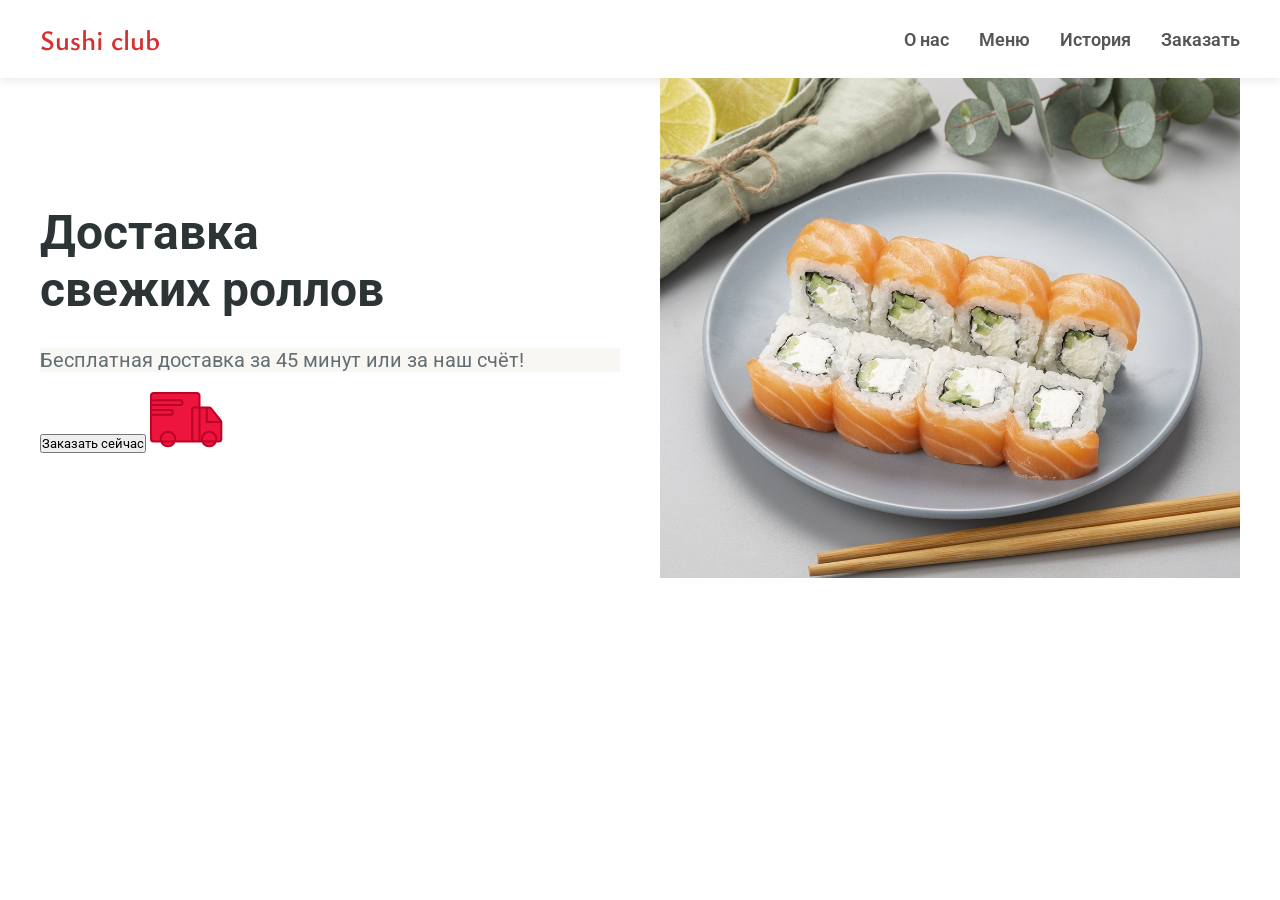
==== site5/index.html @ 9f8f5932 "lesson 9" ====
<!doctype html>
<html lang="ru">
	<head>
		<meta charset="UTF-8" />
		<meta name="viewport" content="width=device-width, initial-scale=1.0" />
		<title>Sushi club</title>
		<link rel="stylesheet" href="style.css" />
	</head>
	<body>
		<header class="header">
			<a href="#" class="logo">Sushi club</a>

			<nav class="nav">
				<ul class="nav__list">
					<li class="nav__item">
						<a href="#about" class="nav__link">О нас</a>
					</li>
					<li class="nav__item">
						<a href="#menu" class="nav__link">Меню</a>
					</li>
					<li class="nav__item">
						<a href="#story" class="nav__link">История</a>
					</li>
					<li class="nav__item">
						<a href="#order" class="nav__link">Заказать</a>
					</li>
				</ul>
			</nav>
		</header>
		<section class="promo">
			<div class="promo__content">
				<h1 class="promo__title">
					Доставка <br />
					свежих роллов
				</h1>
				<p class="promo__text">
					Бесплатная доставка за 45 минут или за наш счёт!
				</p>

				<div class="promo_action">
					<button class="button button-primary">Заказать сейчас</button>
					<img class="promo__icon" src="icons/delivery.svg" alt="" />
				</div>
			</div>
			<div class="promo__image"></div>
		</section>
	</body>
</html>
---- site5/style.css ----
@import url('https://fonts.googleapis.com/css2?family=Roboto:ital,wght@0,100..900;1,100..900&family=Ysabeau:ital,wght@0,1..1000;1,1..1000&display=swap');
* {
	box-sizing: border-box;
	margin: 0;
	padding: 0;
	font-family: 'Roboto', sans-serif;
}

.header {
	display: flex;
	justify-content: space-between;
	align-items: center;
	background: #fff;
	padding: 20px 40px;
	box-shadow: 0 2px 10px rgba(0, 0, 0, 0.1);
}

.logo {
	font-family: 'Ysabeau', sans-serif;
	text-decoration: none;
	font-size: 28px;
	font-weight: 600;
	color: #d63031;
}
.nav__list {
	display: flex;
	list-style: none;
	gap: 30px;
}
.nav__link {
	text-decoration: none;
	color: #555;
	font-weight: 600;
	font-size: 18px;
	transition: 0.3s color;
}
.nav__link:hover {
	color: #d63031;
}

.promo {
	display: flex;
	gap: 40px;
	justify-content: space-between;
	align-items: center;
	max-width: 1200px;
	margin: 0 auto;
}
.promo__content {
	flex: 1;
}
.promo__title {
	font-size: 48px;
	color: #2d3436;
	margin-bottom: 30px;
}
.promo__text {
	font-size: 20px;
	color: #636e72;
	margin-bottom: 20px;
	background-color: #f9f7f4;
}
.promo__image {
	flex: 1;
	background: #e0e0e0;
	background-image: url('icons/promo.jpg');
	background-size: cover;
	background-position: center;
	height: 500px;
}
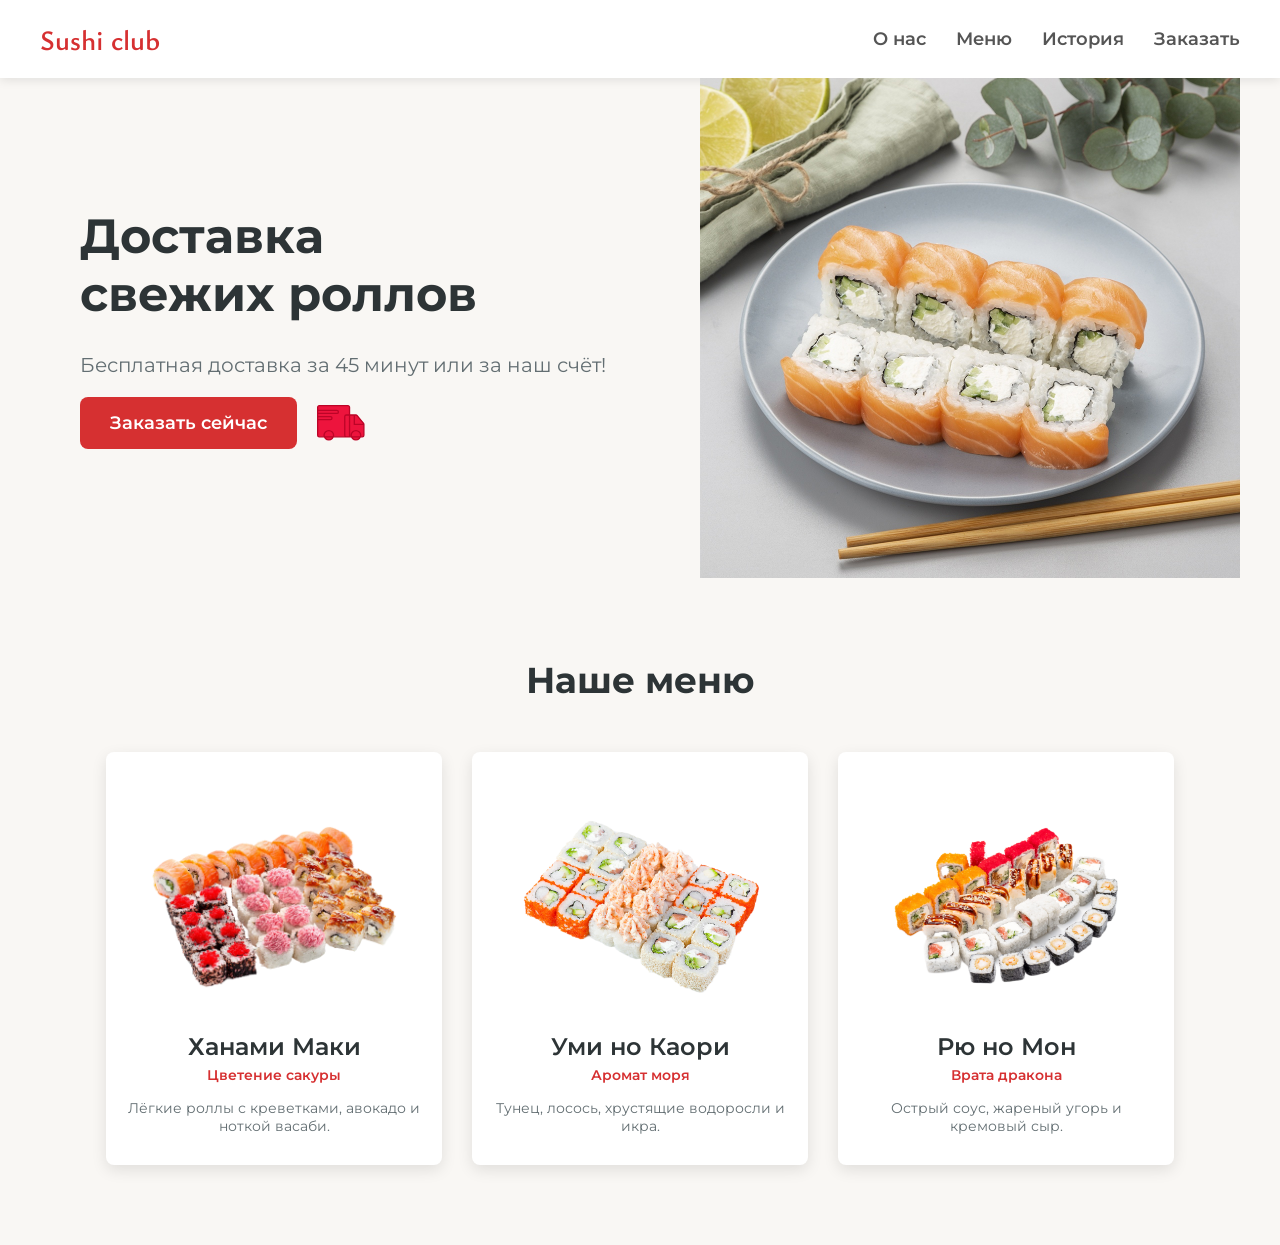
==== commit 1f5afb06: "lesson 10" ====
--- a/site5/index.html
+++ b/site5/index.html
@@ -44,5 +44,39 @@
 			</div>
 			<div class="promo__image"></div>
 		</section>
+		<section class="section menu" id="menu">
+			<h2 class="section__title">Наше меню</h2>
+			<div class="cards">
+				<!-- карта 1 -->
+				<div class="card">
+					<div class="card_img card_img-1"></div>
+					<div class="card_content">
+						<h3 class="card_title">Ханами Маки</h3>
+						<h4 class="card_subtitle">Цветение сакуры</h4>
+						<p class="card_text">
+							Лёгкие роллы с креветками, авокадо и ноткой васаби.
+						</p>
+					</div>
+				</div>
+				<!-- карта 2 -->
+				<div class="card">
+					<div class="card_img card_img-2"></div>
+					<div class="card_content">
+						<h3 class="card_title">Уми но Каори</h3>
+						<h4 class="card_subtitle">Аромат моря</h4>
+						<p class="card_text">Тунец, лосось, хрустящие водоросли и икра.</p>
+					</div>
+				</div>
+				<!-- карта 3 -->
+				<div class="card">
+					<div class="card_img card_img-3"></div>
+					<div class="card_content">
+						<h3 class="card_title">Рю но Мон</h3>
+						<h4 class="card_subtitle">Врата дракона</h4>
+						<p class="card_text">Острый соус, жареный угорь и кремовый сыр.</p>
+					</div>
+				</div>
+			</div>
+		</section>
 	</body>
 </html>
--- a/site5/style.css
+++ b/site5/style.css
@@ -1,11 +1,13 @@
-@import url('https://fonts.googleapis.com/css2?family=Roboto:ital,wght@0,100..900;1,100..900&family=Ysabeau:ital,wght@0,1..1000;1,1..1000&display=swap');
+@import url('https://fonts.googleapis.com/css2?family=Montserrat:ital,wght@0,100..900;1,100..900&family=Ysabeau:ital,wght@0,1..1000;1,1..1000&display=swap');
 * {
 	box-sizing: border-box;
 	margin: 0;
 	padding: 0;
-	font-family: 'Roboto', sans-serif;
+	font-family: 'Montserrat', sans-serif;
 }
-
+body {
+	background-color: #f9f7f4;
+}
 .header {
 	display: flex;
 	justify-content: space-between;
@@ -47,6 +49,7 @@
 	margin: 0 auto;
 }
 .promo__content {
+	padding: 40px;
 	flex: 1;
 }
 .promo__title {
@@ -58,7 +61,6 @@
 	font-size: 20px;
 	color: #636e72;
 	margin-bottom: 20px;
-	background-color: #f9f7f4;
 }
 .promo__image {
 	flex: 1;
@@ -68,3 +70,84 @@
 	background-position: center;
 	height: 500px;
 }
+.promo_action {
+	display: flex;
+	align-items: center;
+	gap: 20px;
+}
+.button {
+	padding: 15px 30px;
+	border: none;
+	border-radius: 8px;
+	font-size: 18px;
+	font-weight: 600;
+	cursor: pointer;
+	transition: 0.3s background-color;
+}
+.button-primary {
+	background-color: #d63031;
+	color: #fff;
+}
+.button-primary:hover {
+	background-color: #c0392b;
+}
+.promo__icon {
+	width: 48px;
+}
+.section {
+	max-width: 1200px;
+	width: 100%;
+	margin: 40px auto;
+	padding: 40px;
+}
+.section__title {
+	text-align: center;
+	color: #2d3436;
+	font-size: 36px;
+	margin-bottom: 50px;
+}
+.cards {
+	display: flex;
+	justify-content: center;
+	align-items: center;
+	gap: 30px;
+}
+.card {
+	background-color: #fff;
+	padding: 30px 20px;
+	width: 30%;
+	border-radius: 8px;
+	box-shadow: 0 5px 15px rgba(0, 0, 0, 0.1);
+	text-align: center;
+}
+.card_img {
+	height: 250px;
+	background-size: contain;
+	background-repeat: no-repeat;
+	background-position: center;
+}
+.card_img-1 {
+	background-image: url('icons/set_1.webp');
+}
+.card_img-2 {
+	background-image: url('icons/set_2.png');
+}
+.card_img-3 {
+	background-image: url('icons/set_3.png');
+}
+.card_title {
+	font-size: 24px;
+	color: #2d3436;
+	margin-bottom: 5px;
+	font-weight: 600;
+}
+.card_subtitle {
+	color: #d63031;
+	margin-bottom: 15px;
+	font-weight: 600;
+	font-size: 14px;
+}
+.card_text {
+	color: #636e72;
+	font-size: 14px;
+}
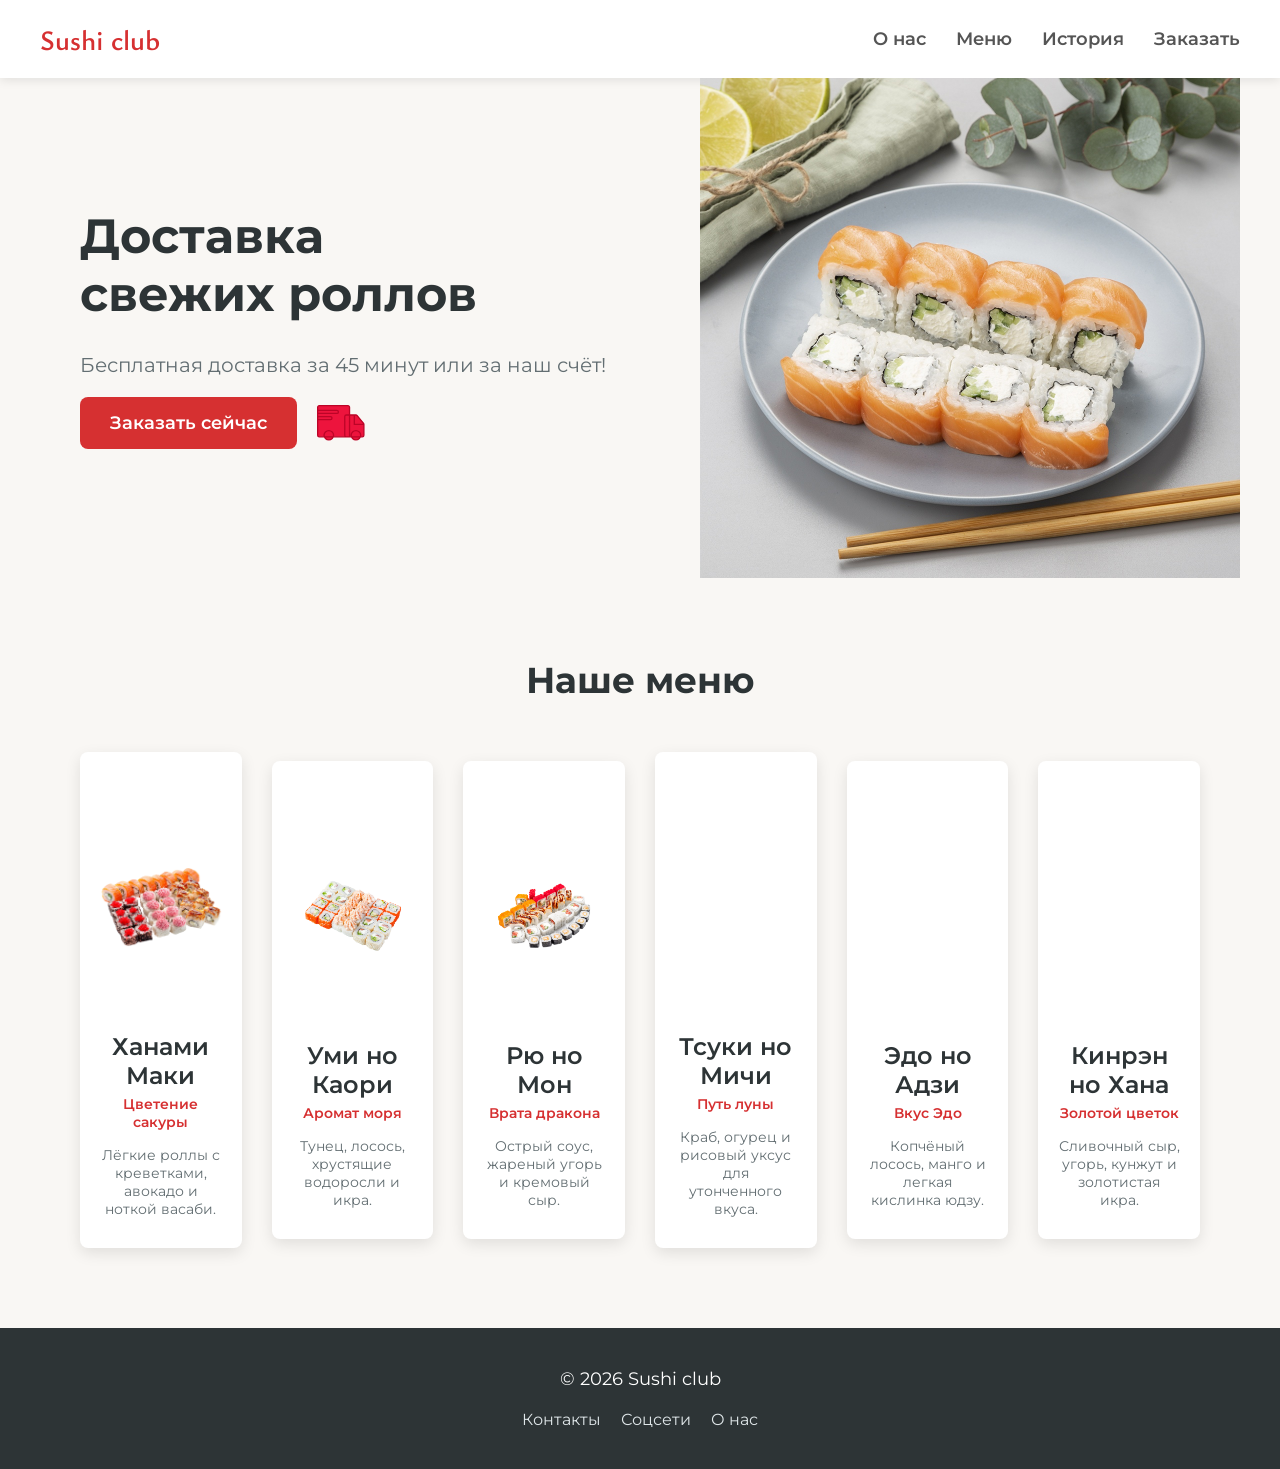
==== commit bf7442c9: "lesson 10.5" ====
--- a/site5/index.html
+++ b/site5/index.html
@@ -27,6 +27,11 @@
 				</ul>
 			</nav>
 		</header>
+		<!-- <div class="div">
+			<div class="div1"></div>
+			<div class="div2"></div>
+			<div class="div3"></div>
+		</div> -->
 		<section class="promo">
 			<div class="promo__content">
 				<h1 class="promo__title">
@@ -76,7 +81,55 @@
 						<p class="card_text">Острый соус, жареный угорь и кремовый сыр.</p>
 					</div>
 				</div>
+				<!-- карта 4 -->
+				<div class="card">
+					<div class="card_img card_img-4"></div>
+					<div class="card_content">
+						<h3 class="card_title">Тсуки но Мичи</h3>
+						<h4 class="card_subtitle">Путь луны</h4>
+						<p class="card_text">
+							Краб, огурец и рисовый уксус для утонченного вкуса.
+						</p>
+					</div>
+				</div>
+				<!-- карта 5 -->
+				<div class="card">
+					<div class="card_img card_img-5"></div>
+					<div class="card_content">
+						<h3 class="card_title">Эдо но Адзи</h3>
+						<h4 class="card_subtitle">Вкус Эдо</h4>
+						<p class="card_text">
+							Копчёный лосось, манго и легкая кислинка юдзу.
+						</p>
+					</div>
+				</div>
+				<!-- карта 6 -->
+				<div class="card">
+					<div class="card_img card_img-6"></div>
+					<div class="card_content">
+						<h3 class="card_title">Кинрэн но Хана</h3>
+						<h4 class="card_subtitle">Золотой цветок</h4>
+						<p class="card_text">
+							Сливочный сыр, угорь, кунжут и золотистая икра.
+						</p>
+					</div>
+				</div>
 			</div>
 		</section>
+
+		<footer class="footer">
+			<p class="footer__copyright">&copy; 2026 Sushi club</p>
+			<ul class="footer_links">
+				<li class="footer__item">
+					<a href="" class="footer__link">Контакты</a>
+				</li>
+				<li class="footer__item">
+					<a href="" class="footer__link">Соцсети</a>
+				</li>
+				<li class="footer__item">
+					<a href="" class="footer__link">О нас</a>
+				</li>
+			</ul>
+		</footer>
 	</body>
 </html>
--- a/site5/style.css
+++ b/site5/style.css
@@ -151,3 +151,56 @@
 	color: #636e72;
 	font-size: 14px;
 }
+
+/* .div {
+	display: flex;
+	flex-direction: row;
+	justify-content: space-evenly;
+	align-items: center; 
+	width: 1000px;
+	height: 500px;
+}
+
+.div1 {
+	width: 100px;
+	height: 100px;
+	background: #b71111;
+}
+.div2 {
+	width: 100px;
+	height: 100px;
+	background: #386b14;
+}
+.div3 {
+	width: 100px;
+	height: 100px;
+	background: #d42baf;
+} */
+
+.footer {
+	display: flex;
+	flex-direction: column;
+	justify-content: center;
+	align-items: center;
+	background: #2d3436;
+	color: #fff;
+	padding: 40px 20px;
+	gap: 20px;
+}
+
+.footer__copyright {
+	font-size: 18px;
+}
+.footer_links {
+	display: flex;
+	gap: 20px;
+	list-style: none;
+}
+.footer__link {
+	color: #dfe6e9;
+	text-decoration: none;
+	transition: 0.3s color;
+}
+.footer__link:hover {
+	color: #d63031;
+}
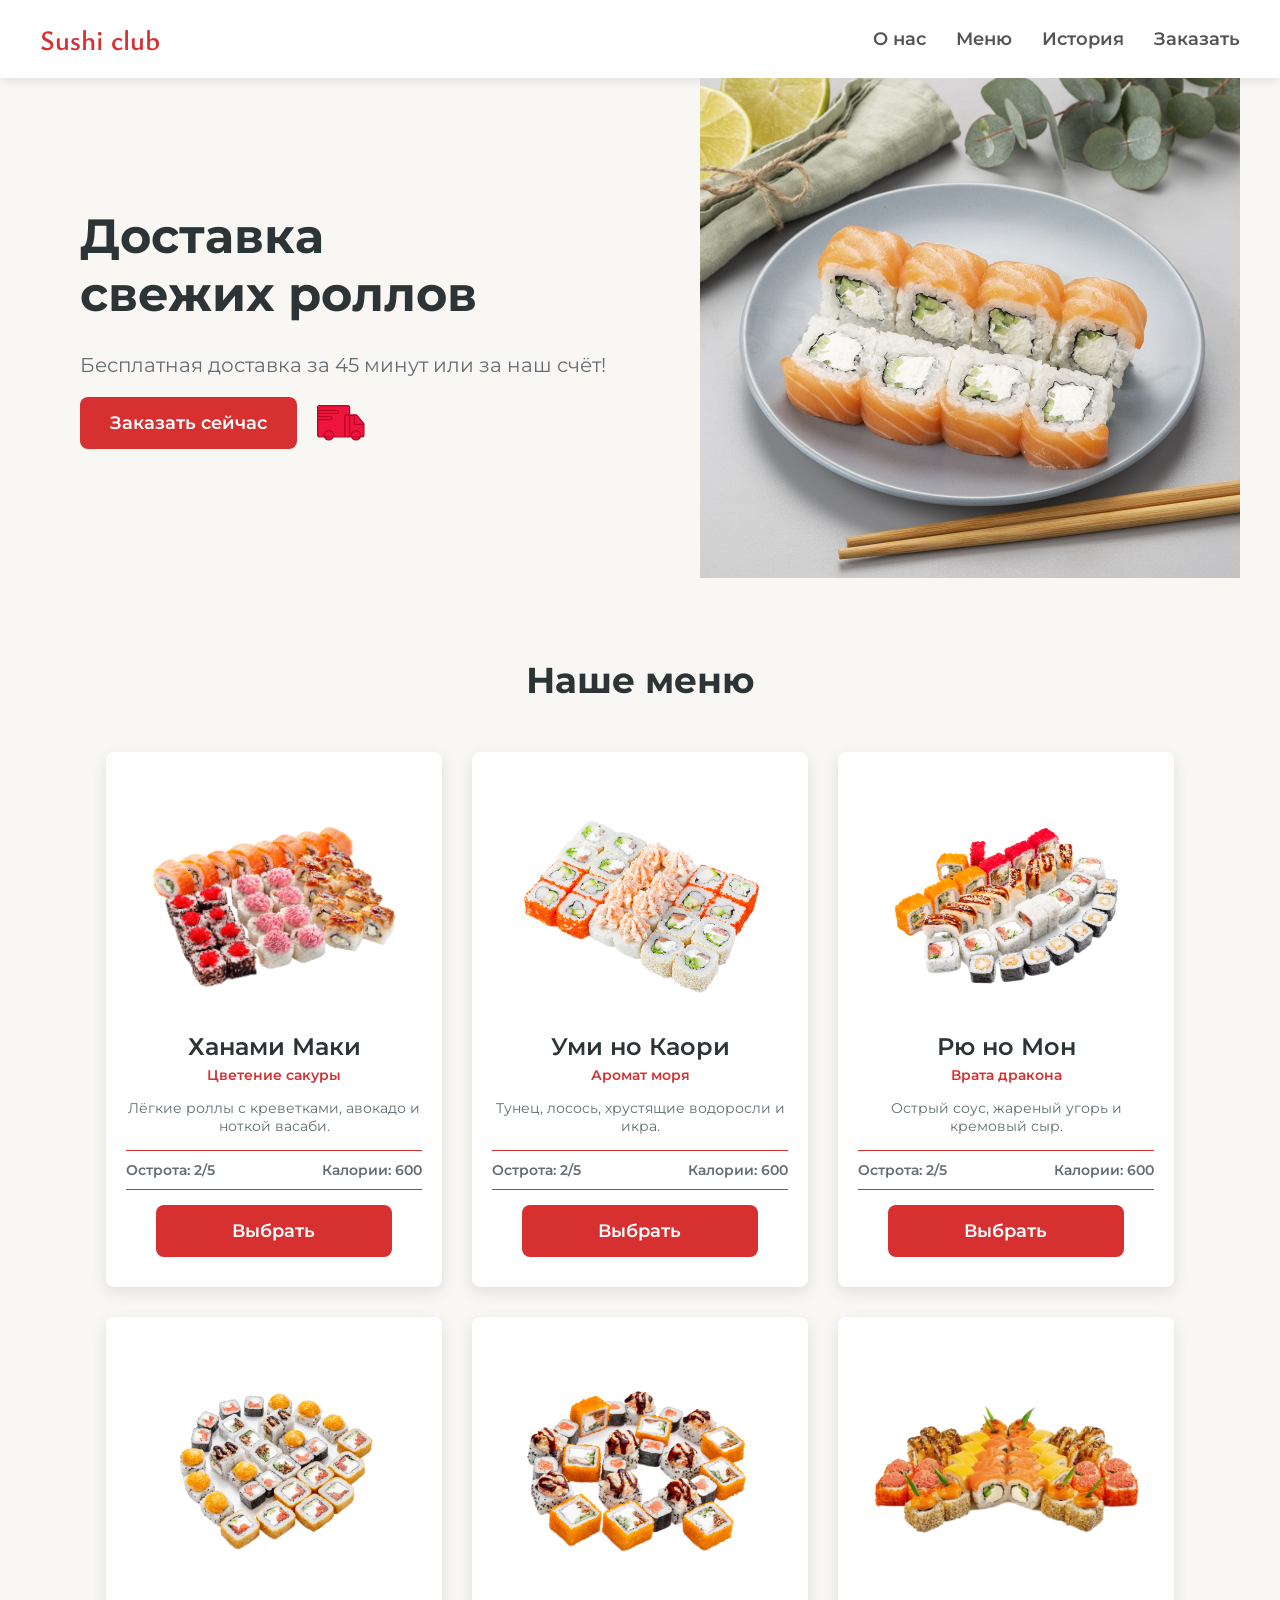
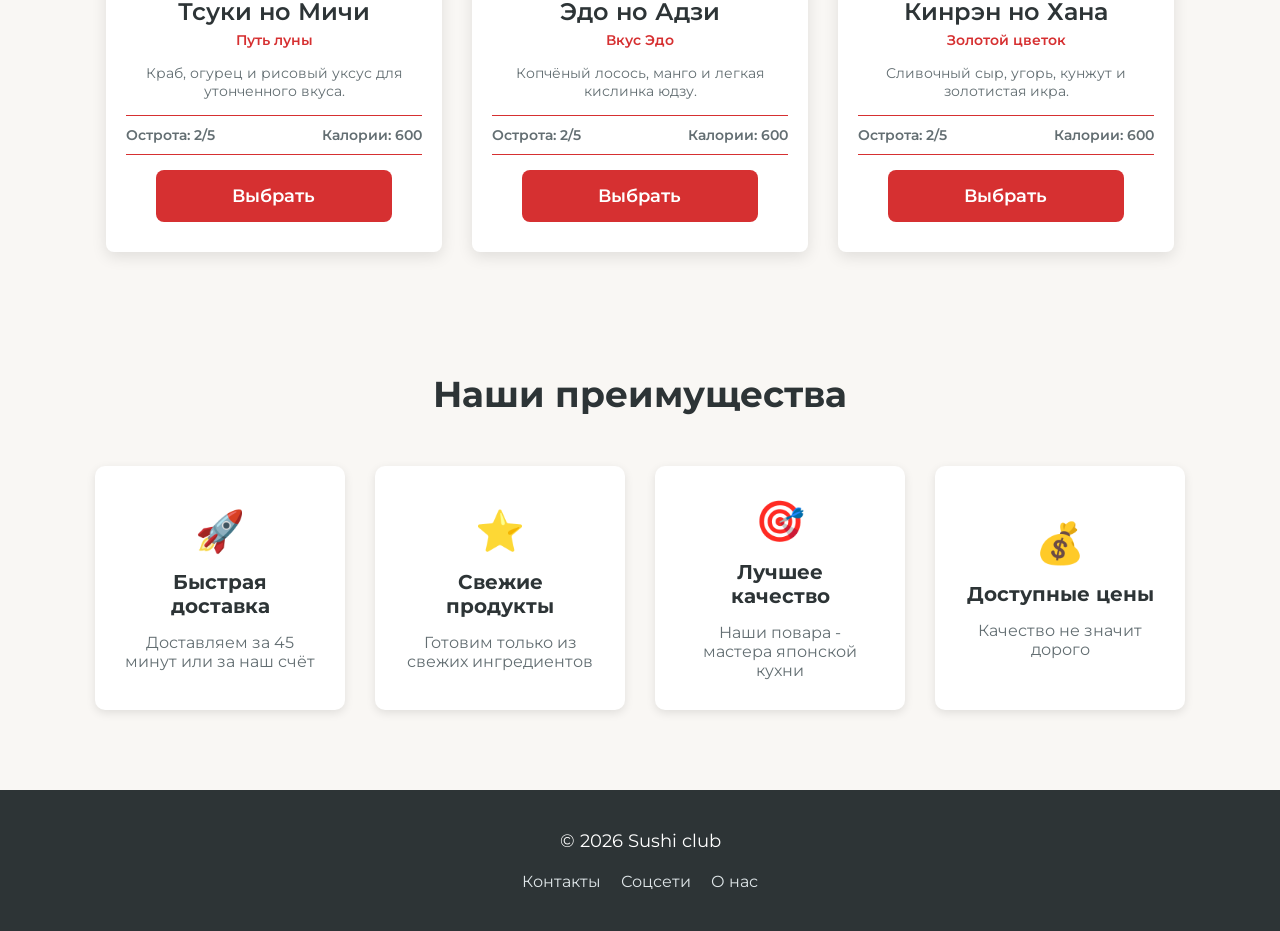
==== commit 5f5ffd2a: "lesson 11" ====
--- a/site5/index.html
+++ b/site5/index.html
@@ -61,6 +61,11 @@
 						<p class="card_text">
 							Лёгкие роллы с креветками, авокадо и ноткой васаби.
 						</p>
+						<div class="card__stats">
+							<span class="stat">Острота: 2/5</span>
+							<span class="stat">Калории: 600</span>
+						</div>
+						<button class="button button-primary button-card">Выбрать</button>
 					</div>
 				</div>
 				<!-- карта 2 -->
@@ -70,6 +75,11 @@
 						<h3 class="card_title">Уми но Каори</h3>
 						<h4 class="card_subtitle">Аромат моря</h4>
 						<p class="card_text">Тунец, лосось, хрустящие водоросли и икра.</p>
+						<div class="card__stats">
+							<span class="stat">Острота: 2/5</span>
+							<span class="stat">Калории: 600</span>
+						</div>
+						<button class="button button-primary button-card">Выбрать</button>
 					</div>
 				</div>
 				<!-- карта 3 -->
@@ -79,6 +89,11 @@
 						<h3 class="card_title">Рю но Мон</h3>
 						<h4 class="card_subtitle">Врата дракона</h4>
 						<p class="card_text">Острый соус, жареный угорь и кремовый сыр.</p>
+						<div class="card__stats">
+							<span class="stat">Острота: 2/5</span>
+							<span class="stat">Калории: 600</span>
+						</div>
+						<button class="button button-primary button-card">Выбрать</button>
 					</div>
 				</div>
 				<!-- карта 4 -->
@@ -90,6 +105,11 @@
 						<p class="card_text">
 							Краб, огурец и рисовый уксус для утонченного вкуса.
 						</p>
+						<div class="card__stats">
+							<span class="stat">Острота: 2/5</span>
+							<span class="stat">Калории: 600</span>
+						</div>
+						<button class="button button-primary button-card">Выбрать</button>
 					</div>
 				</div>
 				<!-- карта 5 -->
@@ -101,6 +121,11 @@
 						<p class="card_text">
 							Копчёный лосось, манго и легкая кислинка юдзу.
 						</p>
+						<div class="card__stats">
+							<span class="stat">Острота: 2/5</span>
+							<span class="stat">Калории: 600</span>
+						</div>
+						<button class="button button-primary button-card">Выбрать</button>
 					</div>
 				</div>
 				<!-- карта 6 -->
@@ -112,7 +137,41 @@
 						<p class="card_text">
 							Сливочный сыр, угорь, кунжут и золотистая икра.
 						</p>
+						<div class="card__stats">
+							<span class="stat">Острота: 2/5</span>
+							<span class="stat">Калории: 600</span>
+						</div>
+						<button class="button button-primary button-card">Выбрать</button>
 					</div>
+				</div>
+			</div>
+		</section>
+
+		<section class="section advantages" id="about">
+			<h2 class="section__title">Наши преимущества</h2>
+			<div class="advantages__list">
+				<div class="advantages__card">
+					<div class="advantages_icon">🚀</div>
+					<h3 class="advantages_title">Быстрая доставка</h3>
+					<p class="advantages__text">Доставляем за 45 минут или за наш счёт</p>
+				</div>
+
+				<div class="advantages__card">
+					<div class="advantages_icon">⭐</div>
+					<h3 class="advantages_title">Свежие продукты</h3>
+					<p class="advantages__text">Готовим только из свежих ингредиентов</p>
+				</div>
+
+				<div class="advantages__card">
+					<div class="advantages_icon">🎯</div>
+					<h3 class="advantages_title">Лучшее качество</h3>
+					<p class="advantages__text">Наши повара - мастера японской кухни</p>
+				</div>
+
+				<div class="advantages__card">
+					<div class="advantages_icon">💰</div>
+					<h3 class="advantages_title">Доступные цены</h3>
+					<p class="advantages__text">Качество не значит дорого</p>
 				</div>
 			</div>
 		</section>
--- a/site5/style.css
+++ b/site5/style.css
@@ -111,6 +111,7 @@
 	justify-content: center;
 	align-items: center;
 	gap: 30px;
+	flex-wrap: wrap;
 }
 .card {
 	background-color: #fff;
@@ -135,6 +136,15 @@
 .card_img-3 {
 	background-image: url('icons/set_3.png');
 }
+.card_img-4 {
+	background-image: url('icons/set_4.png');
+}
+.card_img-5 {
+	background-image: url('icons/set_5.png');
+}
+.card_img-6 {
+	background-image: url('icons/set_6.png');
+}
 .card_title {
 	font-size: 24px;
 	color: #2d3436;
@@ -150,6 +160,22 @@
 .card_text {
 	color: #636e72;
 	font-size: 14px;
+}
+.card__stats {
+	display: flex;
+	justify-content: space-between;
+	margin: 15px 0;
+	padding: 10px 0;
+	border-top: 1px solid #d63031;
+	border-bottom: 1px solid #d63031;
+}
+.stat {
+	font-size: 14px;
+	color: #636e72;
+	font-weight: 600;
+}
+.button-card {
+	width: 80%;
 }
 
 /* .div {
@@ -177,6 +203,42 @@
 	background: #d42baf;
 } */
 
+.advantages__list {
+	display: flex;
+	flex-wrap: wrap;
+	justify-content: center;
+	gap: 30px;
+}
+
+.advantages__card {
+	width: 250px;
+	background: #fff;
+	padding: 30px;
+	border-radius: 10px;
+	display: flex;
+	flex-direction: column;
+	justify-content: center;
+	align-items: center;
+	text-align: center;
+	box-shadow: 0 3px 10px rgba(0, 0, 0, 0.1);
+	transition: 0.3s background;
+	gap: 15px;
+}
+.advantages__card:hover {
+	background: #ffeaa7;
+}
+.advantages_icon {
+	font-size: 40px;
+}
+.advantages_title {
+	font-size: 20px;
+	color: #2d3436;
+}
+.advantages__text {
+	color: #636e72;
+	font-size: 16px;
+}
+
 .footer {
 	display: flex;
 	flex-direction: column;
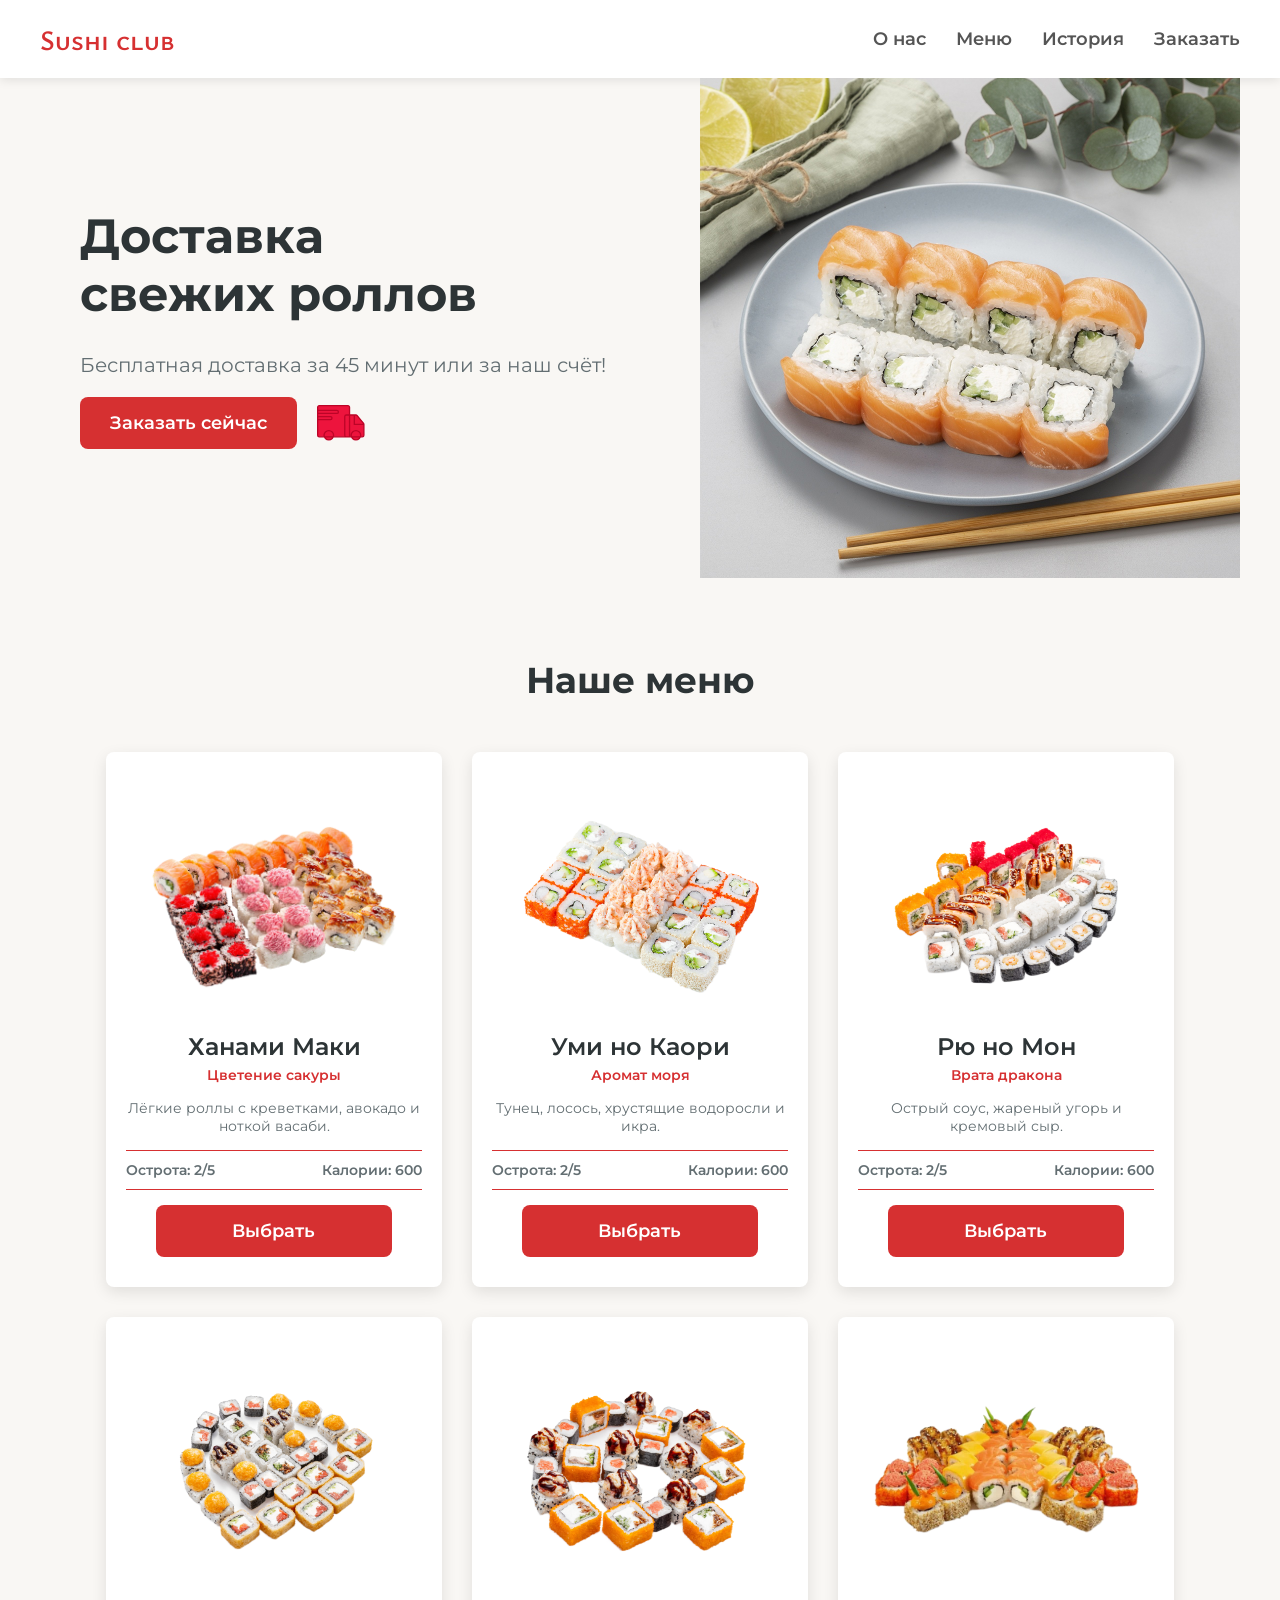
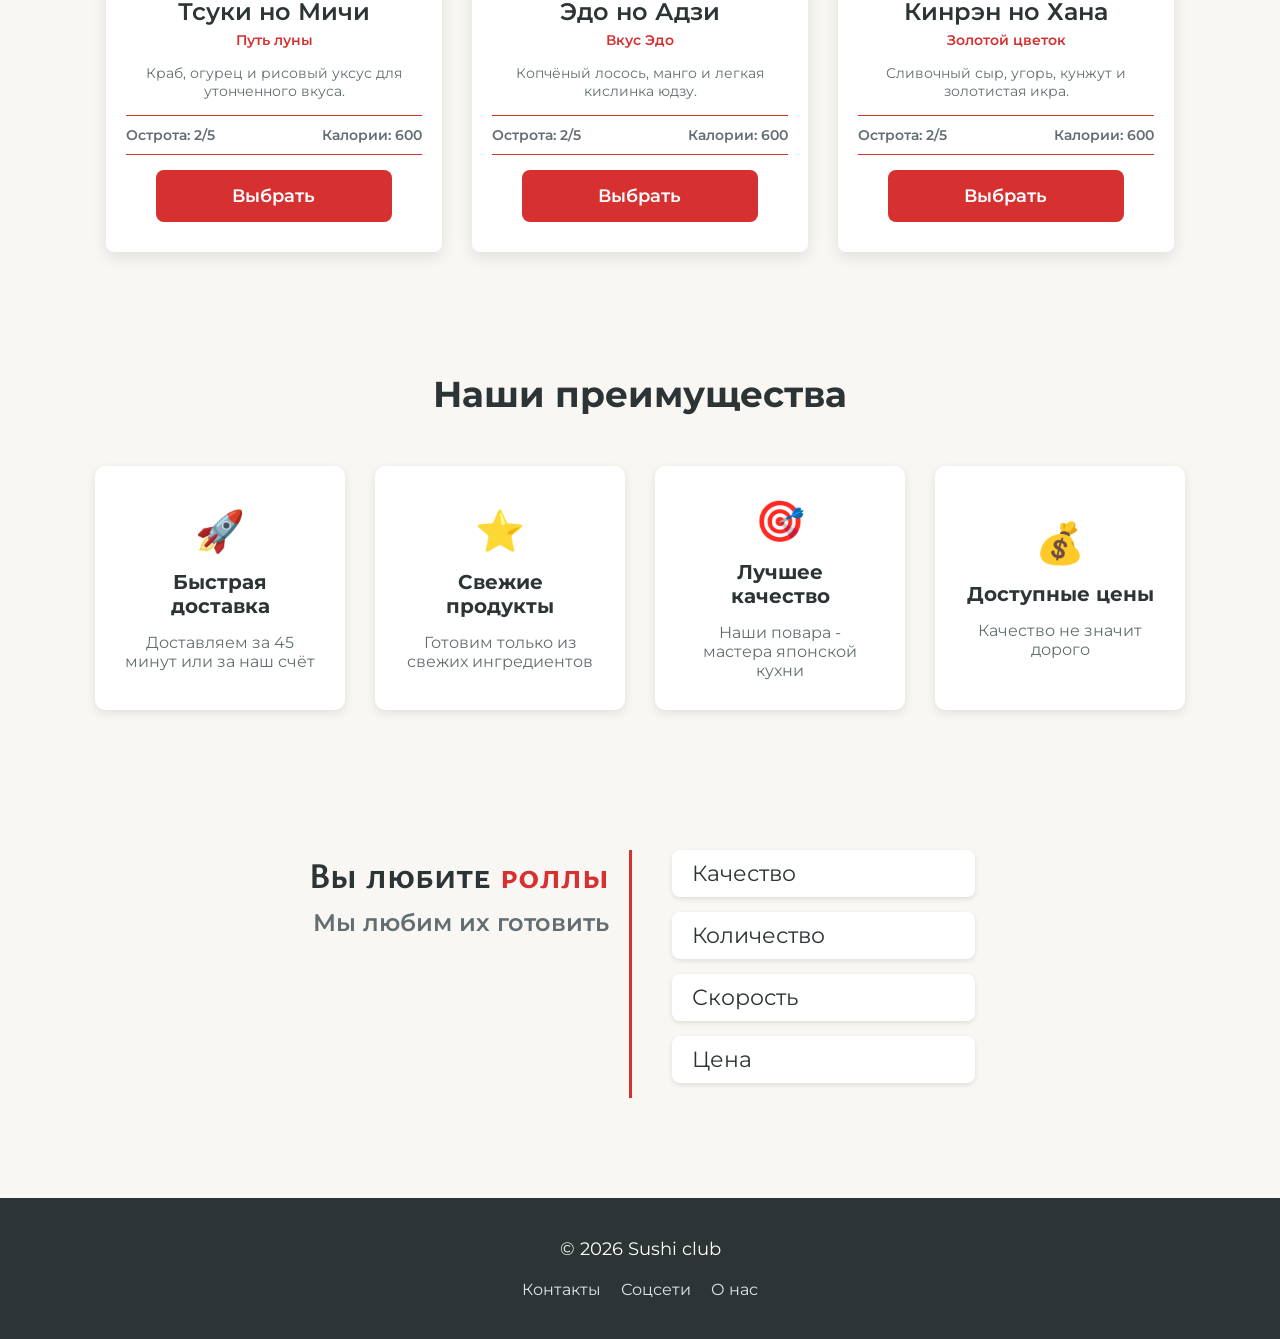
==== commit e1b81ed1: "lesson 12" ====
--- a/site5/index.html
+++ b/site5/index.html
@@ -176,6 +176,25 @@
 			</div>
 		</section>
 
+		<section class="section slogans">
+			<div class="slogan__content">
+				<div class="slogan__left">
+					<h2 class="slogan__title">
+						Вы любите <span class="highlight">роллы</span>
+					</h2>
+					<h3 class="slogan__subtitle">Мы любим их готовить</h3>
+				</div>
+				<div class="slogan__right">
+					<ul class="slogan__list">
+						<li class="slogan__item">Качество</li>
+						<li class="slogan__item">Количество</li>
+						<li class="slogan__item">Скорость</li>
+						<li class="slogan__item">Цена</li>
+					</ul>
+				</div>
+			</div>
+		</section>
+
 		<footer class="footer">
 			<p class="footer__copyright">&copy; 2026 Sushi club</p>
 			<ul class="footer_links">
--- a/site5/style.css
+++ b/site5/style.css
@@ -1,4 +1,4 @@
-@import url('https://fonts.googleapis.com/css2?family=Montserrat:ital,wght@0,100..900;1,100..900&family=Ysabeau:ital,wght@0,1..1000;1,1..1000&display=swap');
+@import url('https://fonts.googleapis.com/css2?family=Montserrat:ital,wght@0,100..900;1,100..900&family=Ysabeau+SC:wght@1..1000&display=swap');
 * {
 	box-sizing: border-box;
 	margin: 0;
@@ -18,7 +18,7 @@
 }
 
 .logo {
-	font-family: 'Ysabeau', sans-serif;
+	font-family: 'Ysabeau SC', sans-serif;
 	text-decoration: none;
 	font-size: 28px;
 	font-weight: 600;
@@ -239,6 +239,52 @@
 	font-size: 16px;
 }
 
+.slogans {
+	max-width: 750px;
+	padding: 60px 40px;
+}
+.slogan__content {
+	display: flex;
+	justify-content: space-between;
+	gap: 40px;
+}
+.slogan__left {
+	border-right: 3px solid #d63031;
+	padding-right: 20px;
+	flex: 1;
+	text-align: right;
+}
+.slogan__title {
+	font-size: 36px;
+	color: #2d3436;
+	margin-bottom: 10px;
+	font-family: 'Ysabeau SC', sans-serif;
+}
+.slogan__title .highlight {
+	font-family: 'Ysabeau SC', sans-serif;
+	color: #d63031;
+}
+.slogan__subtitle {
+	font-size: 24px;
+	color: #636e72;
+	font-weight: 600;
+}
+.slogan__right {
+	flex: 1;
+}
+.slogan__list {
+	list-style: none;
+	padding: 0;
+}
+.slogan__item {
+	font-size: 22px;
+	color: #2d3436;
+	margin-bottom: 15px;
+	background: #fff;
+	padding: 10px 20px;
+	border-radius: 8px;
+	box-shadow: 0 2px 5px rgba(0, 0, 0, 0.1);
+}
 .footer {
 	display: flex;
 	flex-direction: column;
@@ -266,3 +312,33 @@
 .footer__link:hover {
 	color: #d63031;
 }
+
+@media (max-width: 780px) {
+	.cards {
+		flex-direction: column;
+	}
+	.card {
+		width: 100%;
+		max-width: 400px;
+	}
+	.slogan__content {
+		flex-direction: column;
+		gap: 25px;
+	}
+	.slogan__left {
+		text-align: center;
+		border-right: none;
+		border-bottom: 2px solid #d63031;
+		padding-right: 0;
+		padding-bottom: 15px;
+	}
+	.slogan__title {
+		font-size: 28px;
+	}
+	.slogan__subtitle {
+		font-size: 18px;
+	}
+	.slogan__list {
+		text-align: center;
+	}
+}
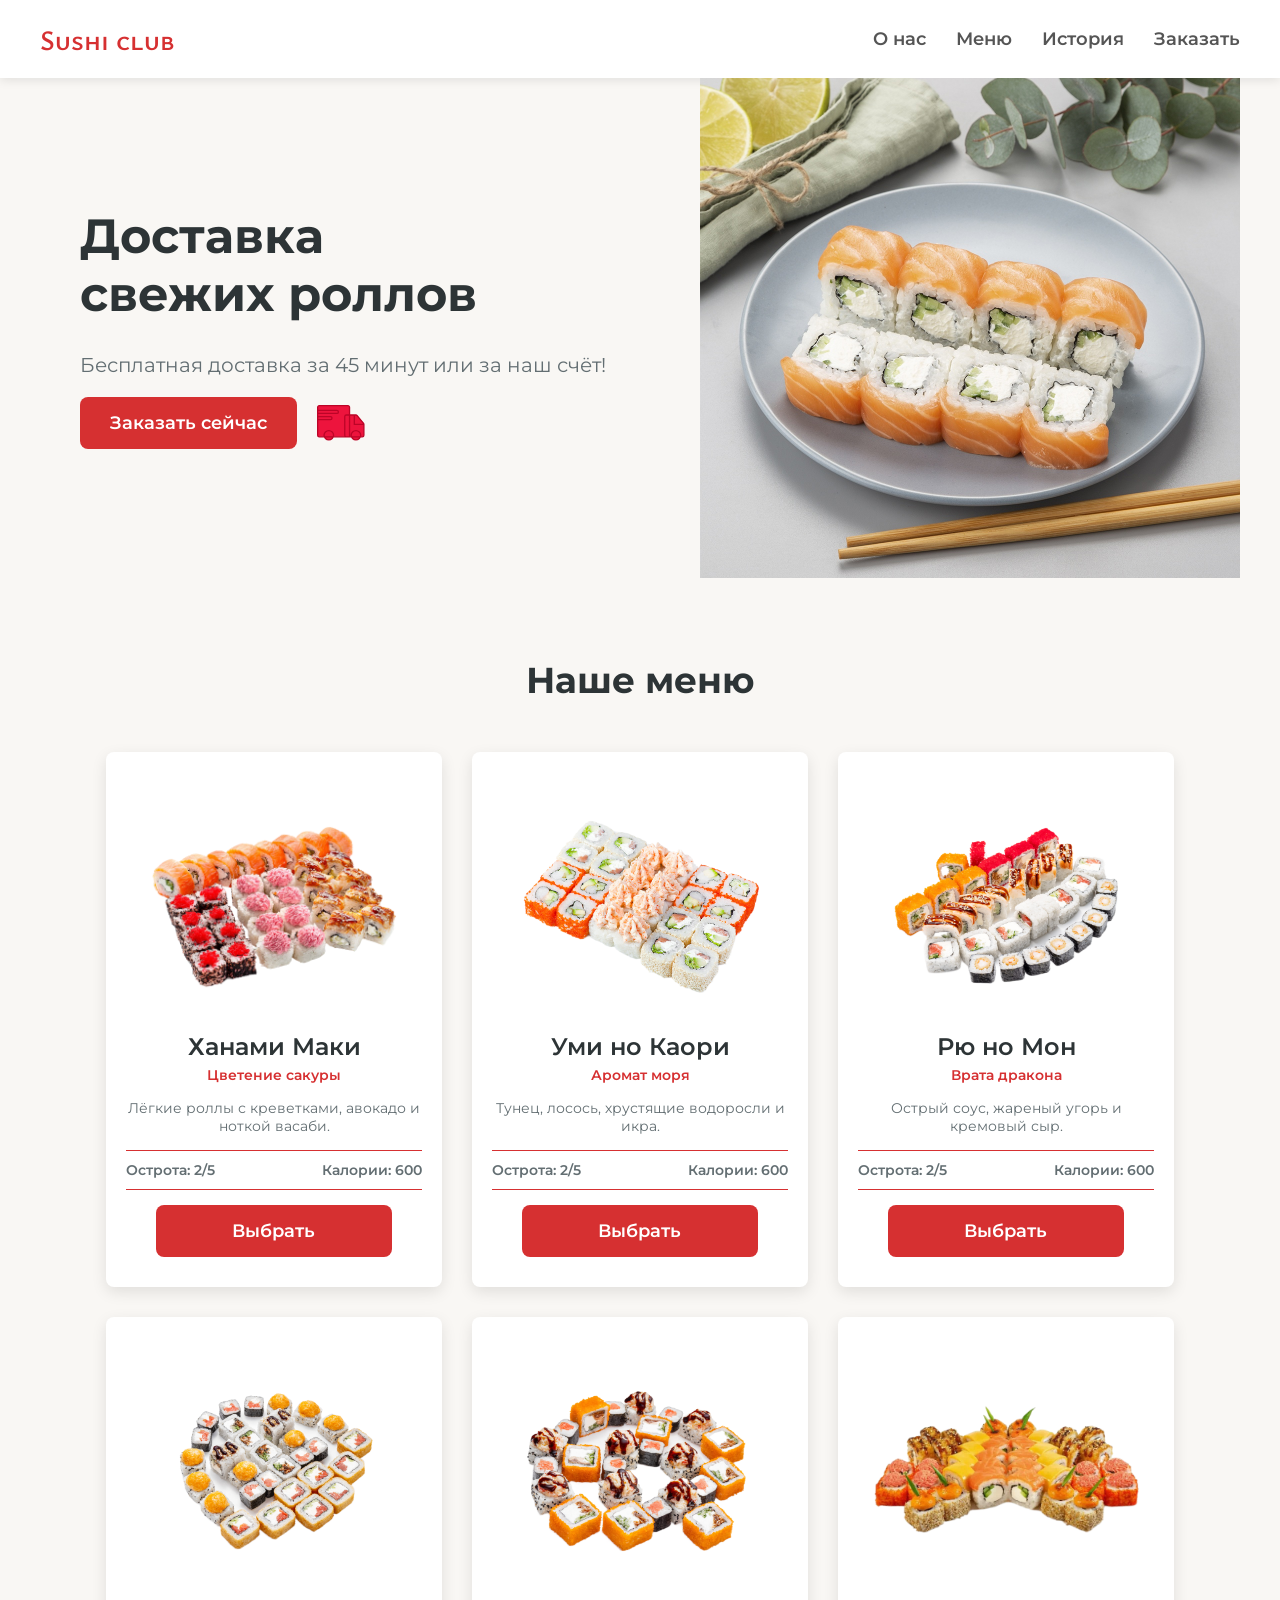
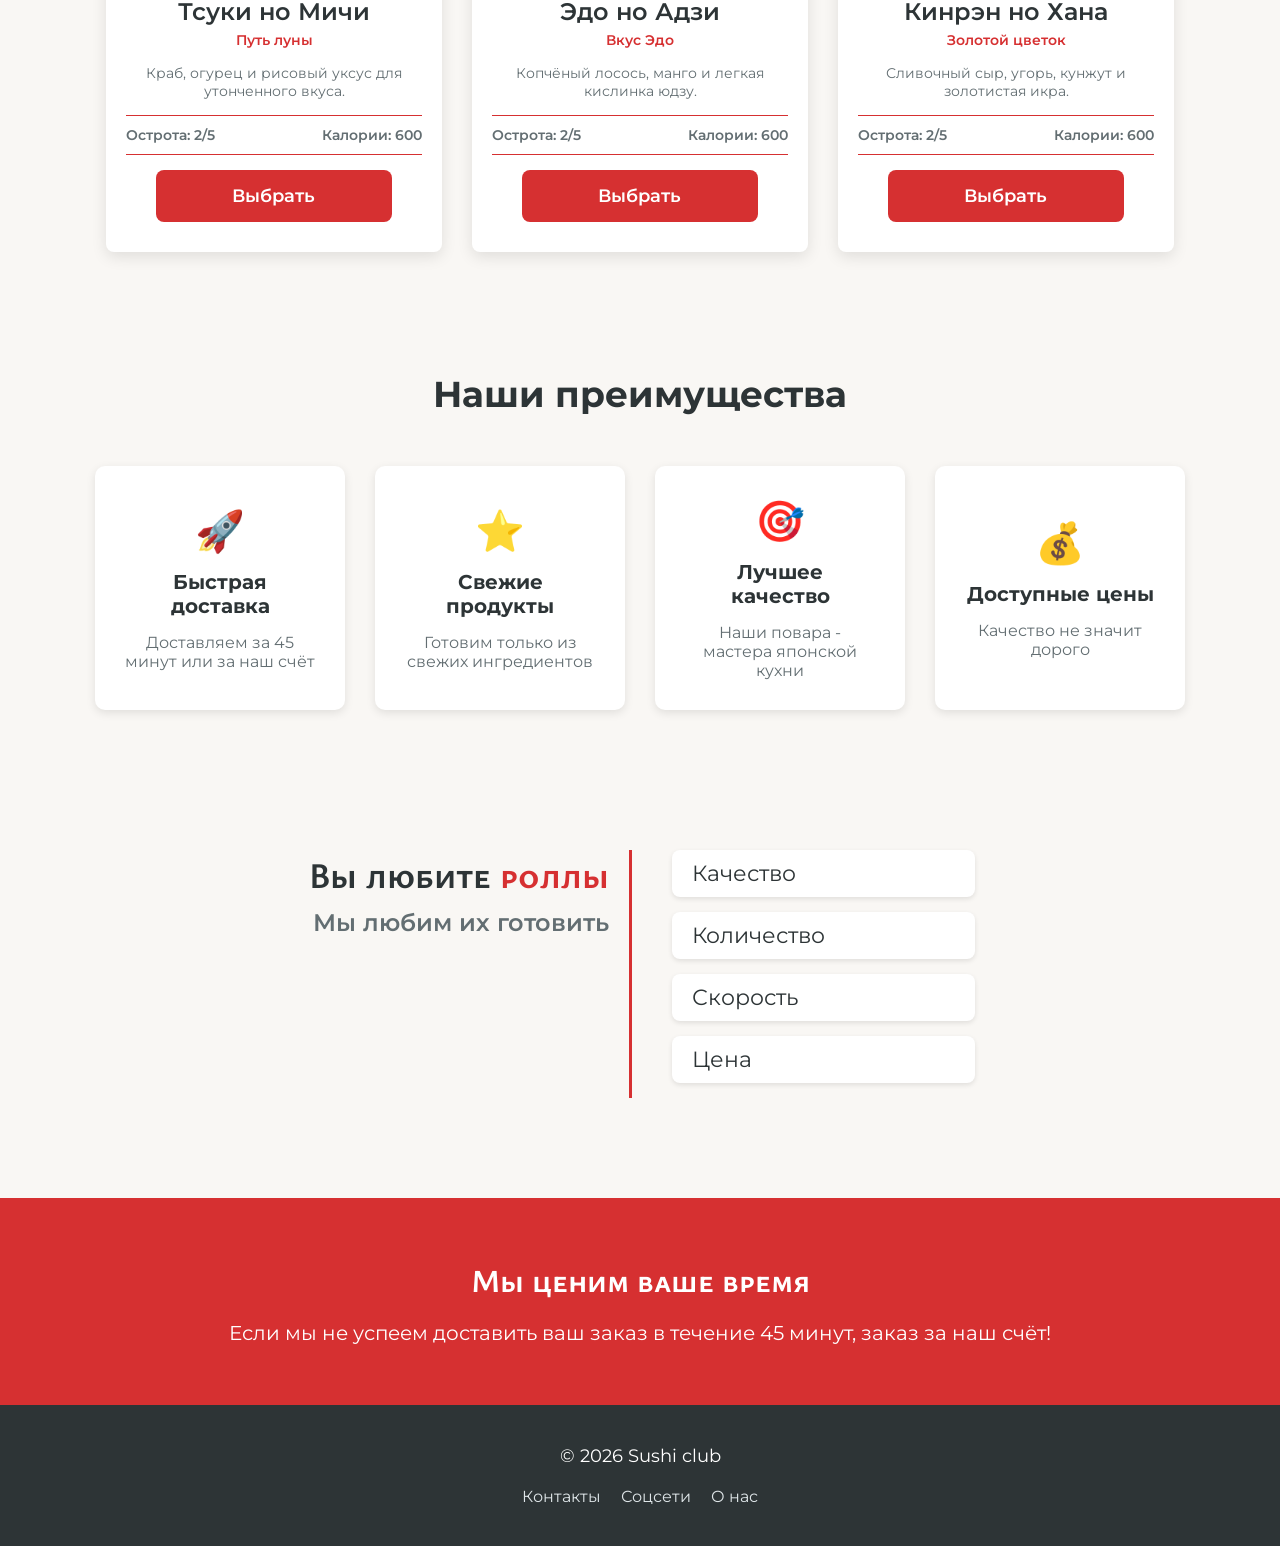
==== commit 728a2324: "lesson 12.5" ====
--- a/site5/index.html
+++ b/site5/index.html
@@ -49,6 +49,9 @@
 			</div>
 			<div class="promo__image"></div>
 		</section>
+
+		<section class="legend"></section>
+
 		<section class="section menu" id="menu">
 			<h2 class="section__title">Наше меню</h2>
 			<div class="cards">
@@ -192,6 +195,16 @@
 						<li class="slogan__item">Цена</li>
 					</ul>
 				</div>
+			</div>
+		</section>
+
+		<section class="guarantees">
+			<div class="guarantees__container">
+				<h2 class="guarantees__title">Мы ценим ваше время</h2>
+				<p class="guarantees__text">
+					Если мы не успеем доставить ваш заказ в течение 45 минут, заказ за наш
+					счёт!
+				</p>
 			</div>
 		</section>
 
--- a/site5/style.css
+++ b/site5/style.css
@@ -106,6 +106,22 @@
 	font-size: 36px;
 	margin-bottom: 50px;
 }
+
+.guarantees {
+	background: #d63031;
+	color: #fff;
+	text-align: center;
+	padding: 60px 0;
+}
+.guarantees__title {
+	font-size: 32px;
+	font-family: 'Ysabeau SC', sans-serif;
+	margin-bottom: 20px;
+}
+.guarantees__text {
+	font-size: 20px;
+}
+
 .cards {
 	display: flex;
 	justify-content: center;
@@ -314,6 +330,15 @@
 }
 
 @media (max-width: 780px) {
+	.guarantees {
+		padding: 40px 0;
+	}
+	.guarantees__title {
+		font-size: 24px;
+	}
+	.guarantees__text {
+		font-size: 16px;
+	}
 	.cards {
 		flex-direction: column;
 	}
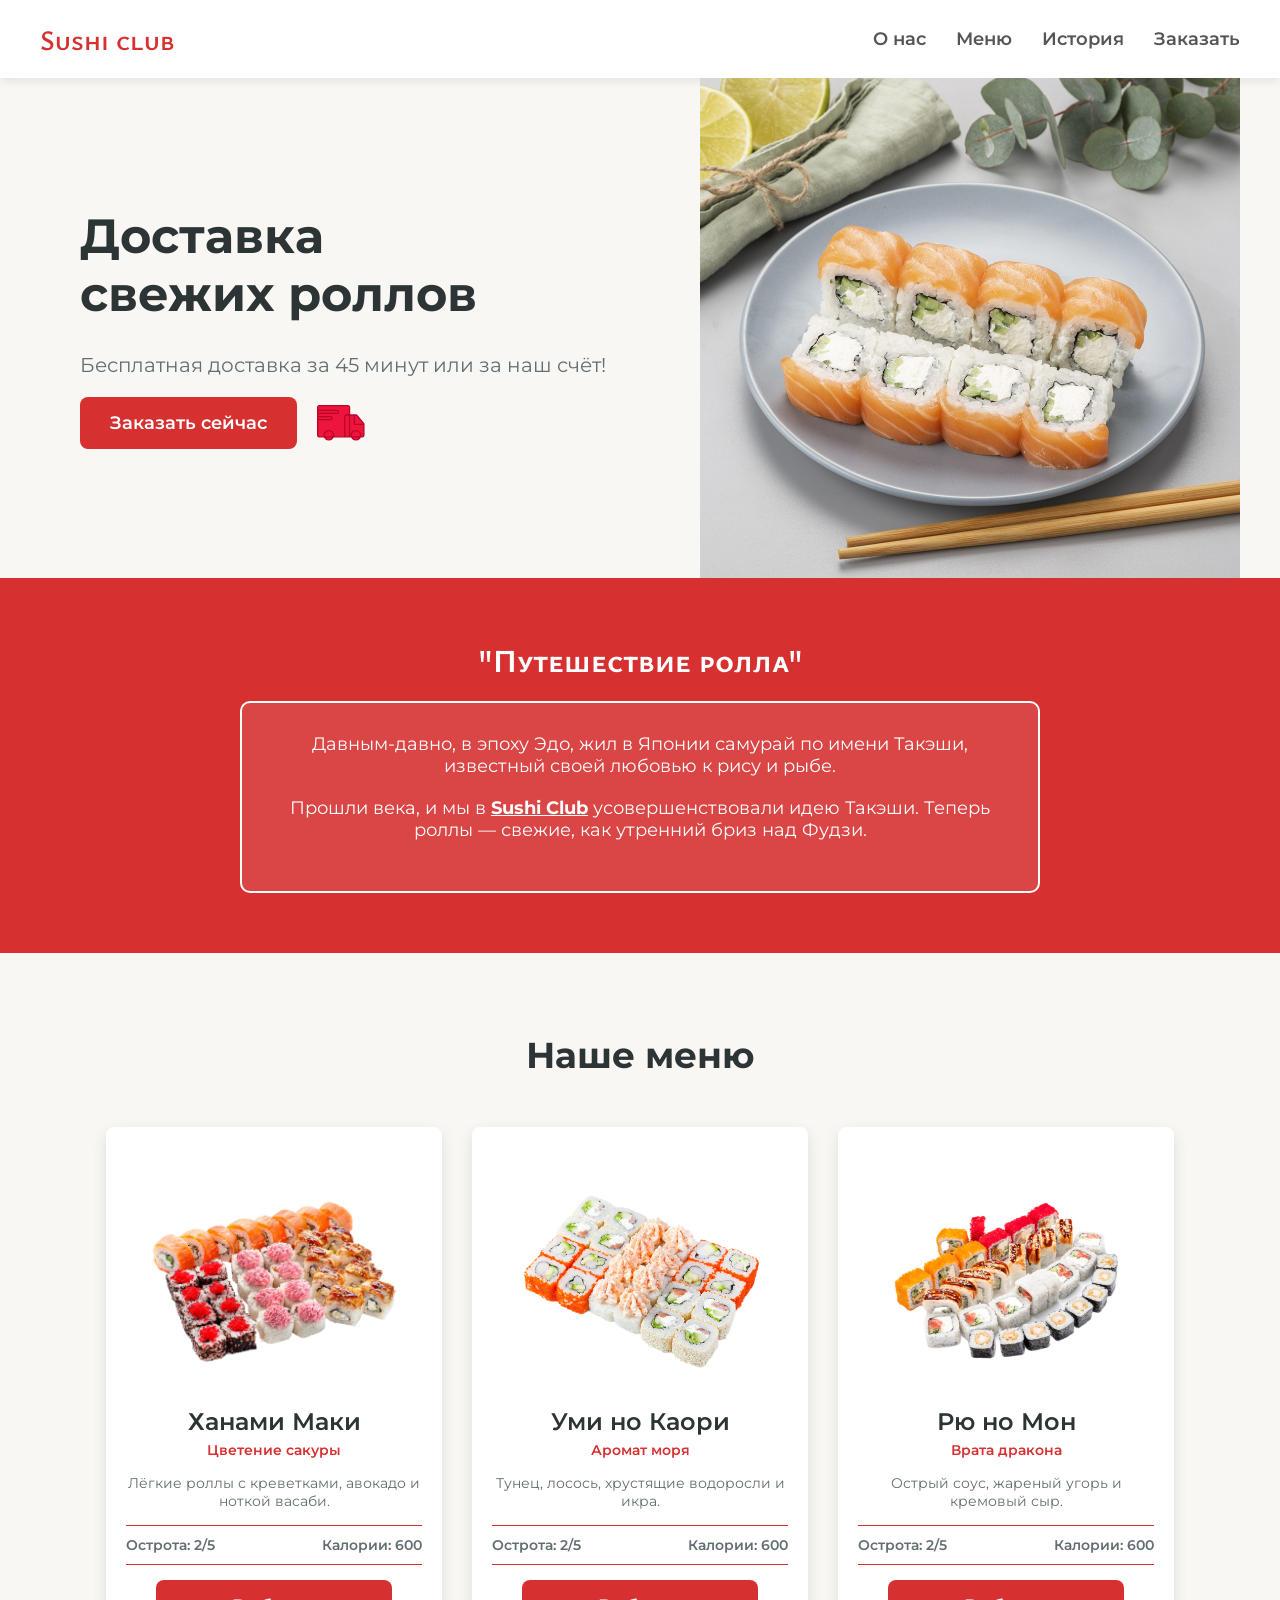
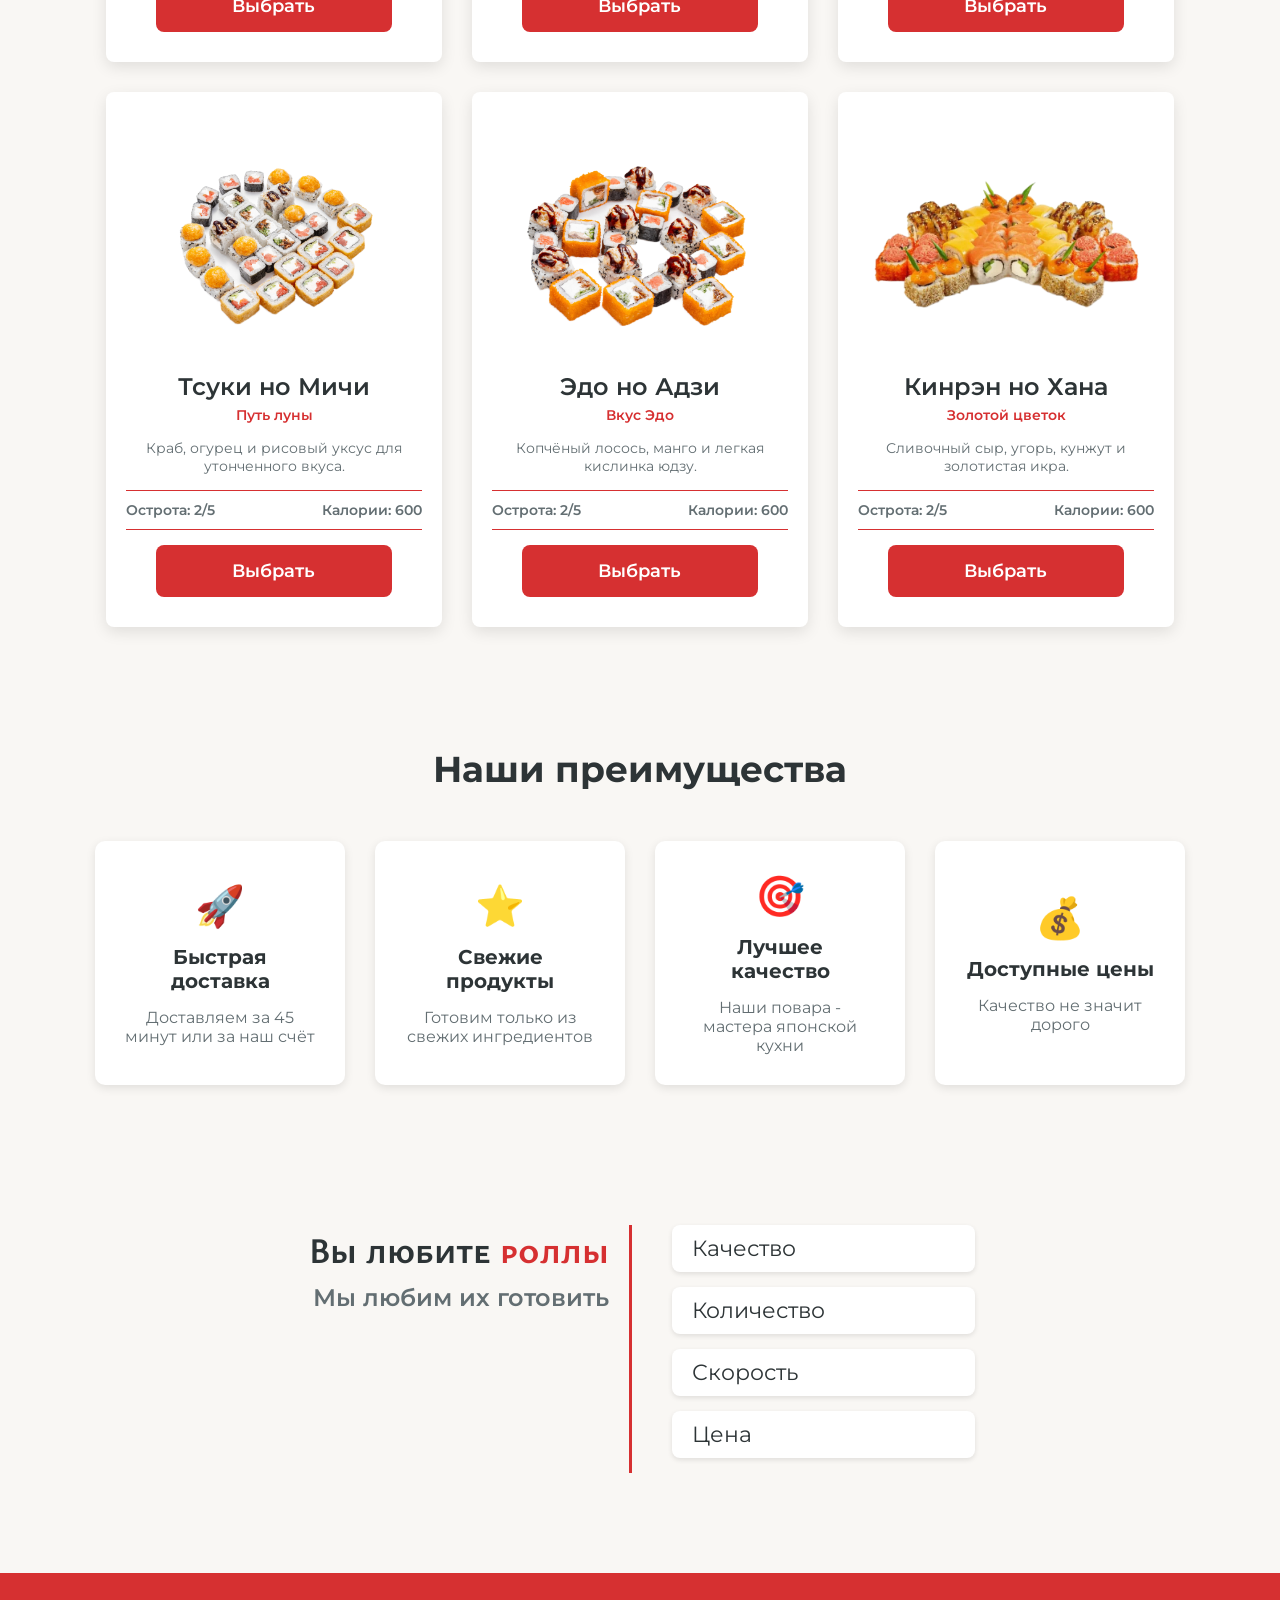
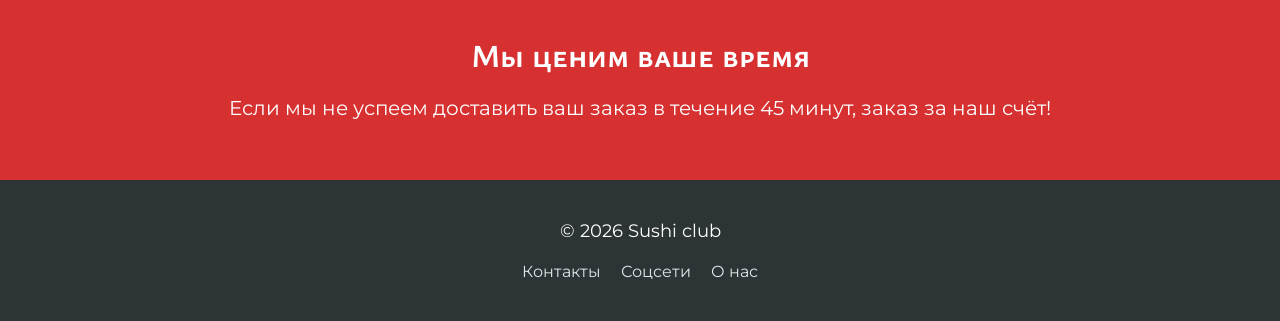
==== commit 9c435c22: "lesson 13" ====
--- a/site5/index.html
+++ b/site5/index.html
@@ -28,7 +28,7 @@
 			</nav>
 		</header>
 		<!-- <div class="div">
-			<div class="div1"></div>
+			<div class="div1">lkajhsgdkhj</div>
 			<div class="div2"></div>
 			<div class="div3"></div>
 		</div> -->
@@ -50,7 +50,22 @@
 			<div class="promo__image"></div>
 		</section>
 
-		<section class="legend"></section>
+		<section class="legend" id="story">
+			<div class="legend__container">
+				<h2 class="legend__title">"Путешествие ролла"</h2>
+				<div class="legend__content">
+					<p class="legend__text">
+						Давным-давно, в эпоху Эдо, жил в Японии самурай по имени Такэши,
+						известный своей любовью к рису и рыбе.
+					</p>
+					<p class="legend__text">
+						Прошли века, и мы в <span class="legend__brand">Sushi Club</span>
+						усовершенствовали идею Такэши. Теперь роллы — свежие, как утренний
+						бриз над Фудзи.
+					</p>
+				</div>
+			</div>
+		</section>
 
 		<section class="section menu" id="menu">
 			<h2 class="section__title">Наше меню</h2>
--- a/site5/style.css
+++ b/site5/style.css
@@ -107,13 +107,34 @@
 	margin-bottom: 50px;
 }
 
-.guarantees {
+.legend__content {
+	max-width: 800px;
+	display: inline-block;
+	background: rgba(255, 255, 255, 0.1);
+	padding: 30px;
+	border-radius: 10px;
+	border: 2px solid #fff;
+}
+
+.legend__text {
+	font-size: 18px;
+	margin-bottom: 20px;
+}
+
+.legend__brand {
+	font-weight: 700;
+	text-decoration: underline;
+}
+
+.guarantees,
+.legend {
 	background: #d63031;
 	color: #fff;
 	text-align: center;
 	padding: 60px 0;
 }
-.guarantees__title {
+.guarantees__title,
+.legend__title {
 	font-size: 32px;
 	font-family: 'Ysabeau SC', sans-serif;
 	margin-bottom: 20px;
@@ -201,22 +222,25 @@
 	align-items: center; 
 	width: 1000px;
 	height: 500px;
-}
-
-.div1 {
+} */
+
+/* .div1 {
 	width: 100px;
 	height: 100px;
 	background: #b71111;
+	display: inline;
 }
 .div2 {
 	width: 100px;
 	height: 100px;
 	background: #386b14;
+	display: inline-block;
 }
 .div3 {
 	width: 100px;
 	height: 100px;
 	background: #d42baf;
+	display: block;
 } */
 
 .advantages__list {
@@ -330,13 +354,20 @@
 }
 
 @media (max-width: 780px) {
-	.guarantees {
+	.legend__content {
+		padding: 20px;
+		margin: 0 20px;
+	}
+	.guarantees,
+	.legend {
 		padding: 40px 0;
 	}
-	.guarantees__title {
+	.guarantees__title,
+	.legend__title {
 		font-size: 24px;
 	}
-	.guarantees__text {
+	.guarantees__text,
+	.legend__text {
 		font-size: 16px;
 	}
 	.cards {
